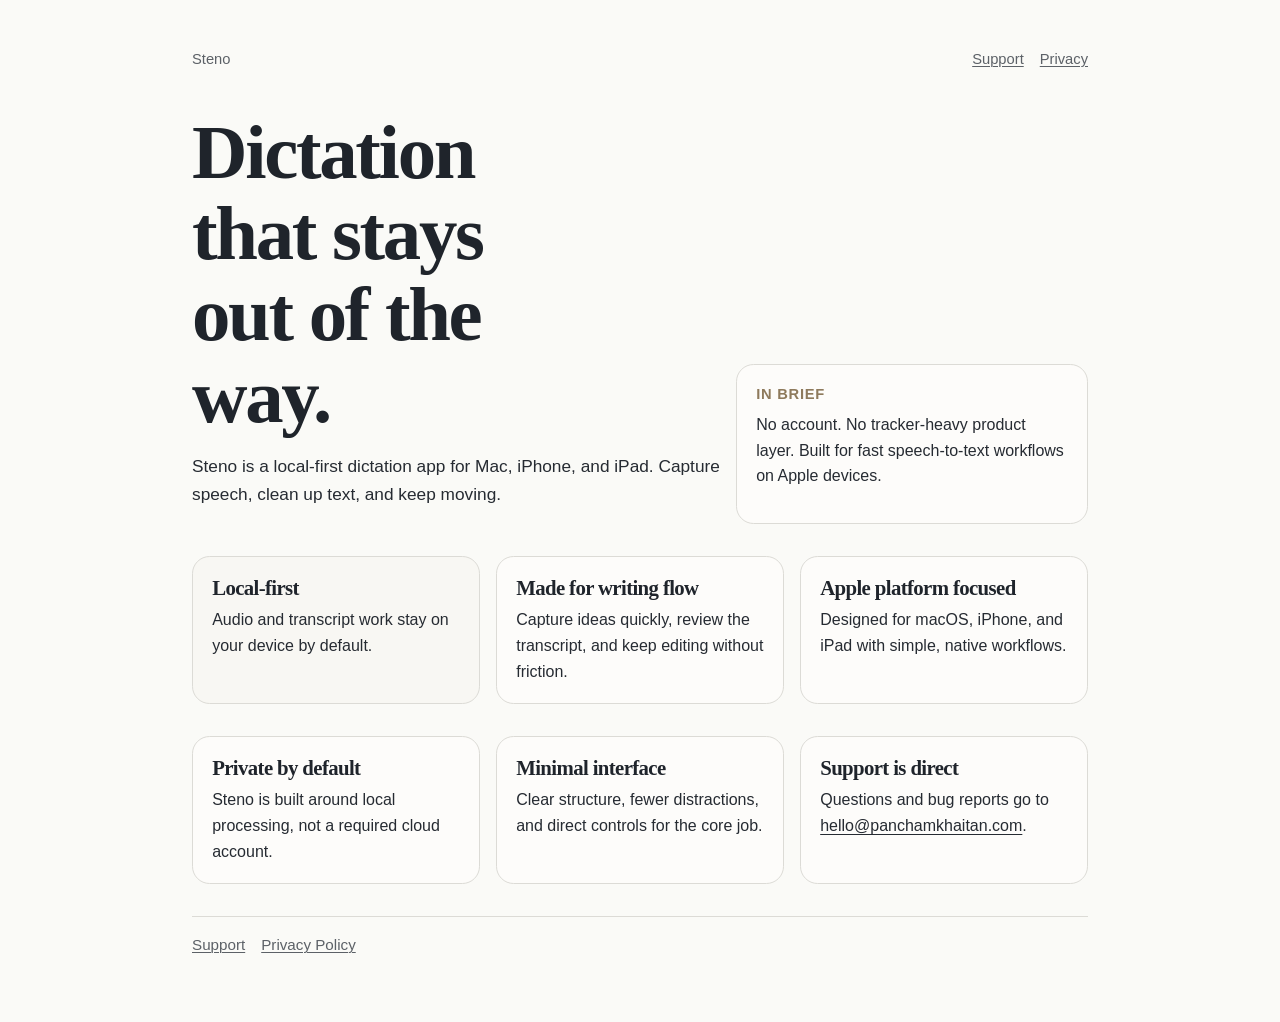
==== marketing/index.html @ 62eb3a9b "docs(site): add marketing page" ====
<!doctype html>
<html lang="en">
    <head>
        <meta charset="utf-8" />
        <meta name="viewport" content="width=device-width, initial-scale=1" />
        <title>Steno</title>
        <meta
            name="description"
            content="Steno is a local-first dictation app for macOS, iPhone, and iPad."
        />
        <style>
            :root {
                color-scheme: light;
                --bg: oklch(98.4% 0.004 95);
                --surface: oklch(99.2% 0.003 95);
                --surface-strong: oklch(97.6% 0.006 95);
                --ink: oklch(26% 0.015 255);
                --muted: oklch(49% 0.012 255);
                --line: oklch(89% 0.006 95);
                --accent: oklch(59% 0.05 78);
                --body:
                    "Avenir Next", "Segoe UI", "Helvetica Neue", Helvetica,
                    sans-serif;
                --display:
                    "Iowan Old Style", "Palatino Linotype", "Book Antiqua",
                    Georgia, serif;
                --max-width: 56rem;
            }

            * {
                box-sizing: border-box;
            }

            body {
                margin: 0;
                background: var(--bg);
                color: var(--ink);
                font-family: var(--body);
                line-height: 1.6;
            }

            a {
                color: inherit;
                text-decoration-thickness: 0.08em;
                text-underline-offset: 0.16em;
            }

            .page {
                width: min(calc(100% - 2rem), var(--max-width));
                margin: 0 auto;
                padding: 3rem 0 4rem;
            }

            .topline {
                display: flex;
                justify-content: space-between;
                gap: 1rem;
                margin-bottom: 2.5rem;
                color: var(--muted);
                font-size: 0.92rem;
            }

            .topline nav {
                display: flex;
                gap: 1rem;
                flex-wrap: wrap;
            }

            h1,
            h2 {
                margin: 0;
                font-family: var(--display);
                font-weight: 700;
                line-height: 1.06;
                letter-spacing: -0.03em;
            }

            h1 {
                max-width: 10ch;
                font-size: clamp(2.8rem, 8vw, 4.8rem);
                margin-bottom: 1rem;
            }

            h2 {
                font-size: 1.3rem;
                margin-bottom: 0.55rem;
            }

            p {
                margin: 0 0 1rem;
                max-width: 62ch;
                color: color-mix(in oklab, var(--ink) 88%, var(--muted));
                font-size: 1rem;
            }

            .hero {
                display: grid;
                grid-template-columns: minmax(0, 1.2fr) minmax(16rem, 0.8fr);
                gap: 1rem;
                align-items: end;
            }

            .lede {
                font-size: 1.08rem;
            }

            .callout {
                padding: 1.15rem 1.2rem;
                border: 1px solid var(--line);
                border-radius: 1.1rem;
                background: var(--surface);
            }

            .callout strong {
                display: block;
                margin-bottom: 0.35rem;
                font-size: 0.92rem;
                letter-spacing: 0.05em;
                text-transform: uppercase;
                color: var(--accent);
            }

            .card-grid {
                display: grid;
                grid-template-columns: repeat(3, minmax(0, 1fr));
                gap: 1rem;
                margin-top: 2rem;
            }

            .card {
                padding: 1.2rem;
                border: 1px solid var(--line);
                border-radius: 1.1rem;
                background: var(--surface);
            }

            .card.featured {
                background: var(--surface-strong);
            }

            .card p:last-child {
                margin-bottom: 0;
            }

            .footer-links {
                display: flex;
                gap: 1rem;
                flex-wrap: wrap;
                margin-top: 2rem;
                padding-top: 1rem;
                border-top: 1px solid var(--line);
                color: var(--muted);
                font-size: 0.95rem;
            }

            @media (max-width: 840px) {
                .hero,
                .card-grid {
                    grid-template-columns: 1fr;
                }
            }

            @media (max-width: 640px) {
                .page {
                    width: min(calc(100% - 1.25rem), var(--max-width));
                    padding: 2rem 0 3rem;
                }

                .topline {
                    flex-direction: column;
                    gap: 0.35rem;
                    margin-bottom: 2rem;
                }
            }
        </style>
    </head>
    <body>
        <div class="page">
            <div class="topline">
                <div>Steno</div>
                <nav aria-label="Site links">
                    <a href="../support/">Support</a>
                    <a href="../privacy/">Privacy</a>
                </nav>
            </div>

            <main>
                <section class="hero">
                    <div>
                        <h1>Dictation that stays out of the way.</h1>
                        <p class="lede">
                            Steno is a local-first dictation app for Mac,
                            iPhone, and iPad. Capture speech, clean up text,
                            and keep moving.
                        </p>
                    </div>

                    <aside class="callout" aria-label="Quick summary">
                        <strong>In brief</strong>
                        <p>
                            No account. No tracker-heavy product layer. Built
                            for fast speech-to-text workflows on Apple devices.
                        </p>
                    </aside>
                </section>

                <section class="card-grid" aria-label="Product overview">
                    <article class="card featured">
                        <h2>Local-first</h2>
                        <p>
                            Audio and transcript work stay on your device by
                            default.
                        </p>
                    </article>

                    <article class="card">
                        <h2>Made for writing flow</h2>
                        <p>
                            Capture ideas quickly, review the transcript, and
                            keep editing without friction.
                        </p>
                    </article>

                    <article class="card">
                        <h2>Apple platform focused</h2>
                        <p>
                            Designed for macOS, iPhone, and iPad with simple,
                            native workflows.
                        </p>
                    </article>
                </section>

                <section class="card-grid" aria-label="Why Steno">
                    <article class="card">
                        <h2>Private by default</h2>
                        <p>
                            Steno is built around local processing, not a
                            required cloud account.
                        </p>
                    </article>

                    <article class="card">
                        <h2>Minimal interface</h2>
                        <p>
                            Clear structure, fewer distractions, and direct
                            controls for the core job.
                        </p>
                    </article>

                    <article class="card">
                        <h2>Support is direct</h2>
                        <p>
                            Questions and bug reports go to
                            <a href="mailto:hello@panchamkhaitan.com"
                                >hello@panchamkhaitan.com</a
                            >.
                        </p>
                    </article>
                </section>

                <div class="footer-links">
                    <a href="../support/">Support</a>
                    <a href="../privacy/">Privacy Policy</a>
                </div>
            </main>
        </div>
    </body>
</html>
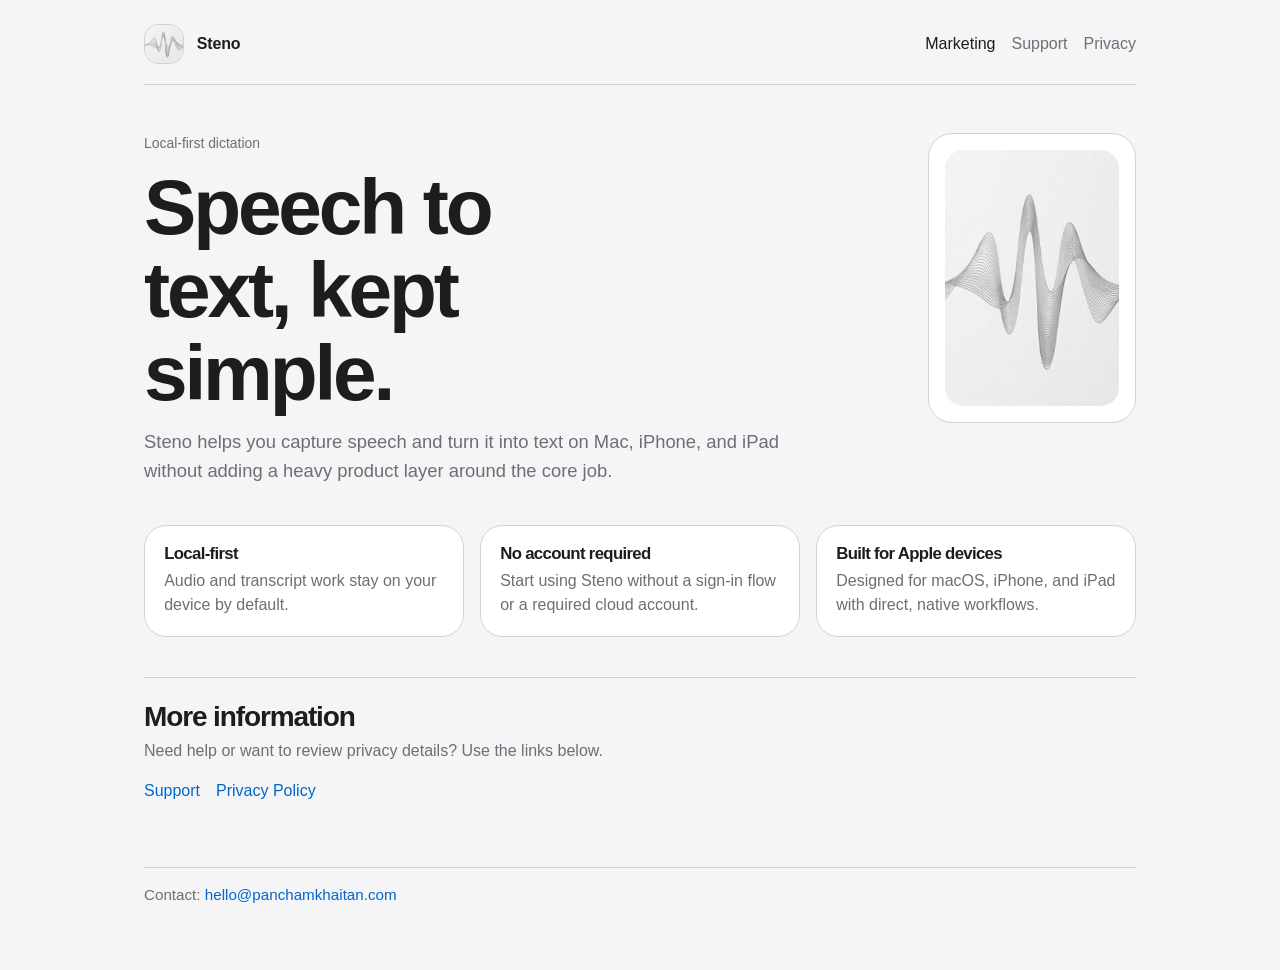
==== commit f10ccc21: "docs(site): simplify public pages" ====
--- a/marketing/index.html
+++ b/marketing/index.html
@@ -8,205 +8,54 @@
             name="description"
             content="Steno is a local-first dictation app for macOS, iPhone, and iPad."
         />
-        <style>
-            :root {
-                color-scheme: light;
-                --bg: oklch(98.4% 0.004 95);
-                --surface: oklch(99.2% 0.003 95);
-                --surface-strong: oklch(97.6% 0.006 95);
-                --ink: oklch(26% 0.015 255);
-                --muted: oklch(49% 0.012 255);
-                --line: oklch(89% 0.006 95);
-                --accent: oklch(59% 0.05 78);
-                --body:
-                    "Avenir Next", "Segoe UI", "Helvetica Neue", Helvetica,
-                    sans-serif;
-                --display:
-                    "Iowan Old Style", "Palatino Linotype", "Book Antiqua",
-                    Georgia, serif;
-                --max-width: 56rem;
-            }
-
-            * {
-                box-sizing: border-box;
-            }
-
-            body {
-                margin: 0;
-                background: var(--bg);
-                color: var(--ink);
-                font-family: var(--body);
-                line-height: 1.6;
-            }
-
-            a {
-                color: inherit;
-                text-decoration-thickness: 0.08em;
-                text-underline-offset: 0.16em;
-            }
-
-            .page {
-                width: min(calc(100% - 2rem), var(--max-width));
-                margin: 0 auto;
-                padding: 3rem 0 4rem;
-            }
-
-            .topline {
-                display: flex;
-                justify-content: space-between;
-                gap: 1rem;
-                margin-bottom: 2.5rem;
-                color: var(--muted);
-                font-size: 0.92rem;
-            }
-
-            .topline nav {
-                display: flex;
-                gap: 1rem;
-                flex-wrap: wrap;
-            }
-
-            h1,
-            h2 {
-                margin: 0;
-                font-family: var(--display);
-                font-weight: 700;
-                line-height: 1.06;
-                letter-spacing: -0.03em;
-            }
-
-            h1 {
-                max-width: 10ch;
-                font-size: clamp(2.8rem, 8vw, 4.8rem);
-                margin-bottom: 1rem;
-            }
-
-            h2 {
-                font-size: 1.3rem;
-                margin-bottom: 0.55rem;
-            }
-
-            p {
-                margin: 0 0 1rem;
-                max-width: 62ch;
-                color: color-mix(in oklab, var(--ink) 88%, var(--muted));
-                font-size: 1rem;
-            }
-
-            .hero {
-                display: grid;
-                grid-template-columns: minmax(0, 1.2fr) minmax(16rem, 0.8fr);
-                gap: 1rem;
-                align-items: end;
-            }
-
-            .lede {
-                font-size: 1.08rem;
-            }
-
-            .callout {
-                padding: 1.15rem 1.2rem;
-                border: 1px solid var(--line);
-                border-radius: 1.1rem;
-                background: var(--surface);
-            }
-
-            .callout strong {
-                display: block;
-                margin-bottom: 0.35rem;
-                font-size: 0.92rem;
-                letter-spacing: 0.05em;
-                text-transform: uppercase;
-                color: var(--accent);
-            }
-
-            .card-grid {
-                display: grid;
-                grid-template-columns: repeat(3, minmax(0, 1fr));
-                gap: 1rem;
-                margin-top: 2rem;
-            }
-
-            .card {
-                padding: 1.2rem;
-                border: 1px solid var(--line);
-                border-radius: 1.1rem;
-                background: var(--surface);
-            }
-
-            .card.featured {
-                background: var(--surface-strong);
-            }
-
-            .card p:last-child {
-                margin-bottom: 0;
-            }
-
-            .footer-links {
-                display: flex;
-                gap: 1rem;
-                flex-wrap: wrap;
-                margin-top: 2rem;
-                padding-top: 1rem;
-                border-top: 1px solid var(--line);
-                color: var(--muted);
-                font-size: 0.95rem;
-            }
-
-            @media (max-width: 840px) {
-                .hero,
-                .card-grid {
-                    grid-template-columns: 1fr;
-                }
-            }
-
-            @media (max-width: 640px) {
-                .page {
-                    width: min(calc(100% - 1.25rem), var(--max-width));
-                    padding: 2rem 0 3rem;
-                }
-
-                .topline {
-                    flex-direction: column;
-                    gap: 0.35rem;
-                    margin-bottom: 2rem;
-                }
-            }
-        </style>
+        <link rel="stylesheet" href="../styles.css" />
     </head>
     <body>
-        <div class="page">
-            <div class="topline">
-                <div>Steno</div>
-                <nav aria-label="Site links">
+        <div class="site site--wide">
+            <header class="masthead">
+                <a class="brand" href="../" aria-label="Steno home">
+                    <img
+                        class="brand-mark"
+                        src="../assets/steno-logo.jpg"
+                        alt="Steno waveform logo"
+                        width="40"
+                        height="40"
+                    />
+                    <span class="brand-name">Steno</span>
+                </a>
+
+                <nav class="nav" aria-label="Site">
+                    <a href="./" aria-current="page">Marketing</a>
                     <a href="../support/">Support</a>
                     <a href="../privacy/">Privacy</a>
                 </nav>
-            </div>
+            </header>
 
             <main>
-                <section class="hero">
+                <section class="hero hero--split">
                     <div>
-                        <h1>Dictation that stays out of the way.</h1>
+                        <p class="eyebrow">Local-first dictation</p>
+                        <h1>Speech to text, kept simple.</h1>
                         <p class="lede">
-                            Steno is a local-first dictation app for Mac,
-                            iPhone, and iPad. Capture speech, clean up text,
-                            and keep moving.
+                            Steno helps you capture speech and turn it into text
+                            on Mac, iPhone, and iPad without adding a heavy
+                            product layer around the core job.
                         </p>
                     </div>
 
-                    <aside class="callout" aria-label="Quick summary">
-                        <strong>In brief</strong>
-                        <p>
-                            No account. No tracker-heavy product layer. Built
-                            for fast speech-to-text workflows on Apple devices.
-                        </p>
-                    </aside>
+                    <div class="logo-panel">
+                        <img
+                            src="../assets/steno-logo.jpg"
+                            alt="Steno waveform logo"
+                            width="256"
+                            height="256"
+                        />
+                    </div>
                 </section>
 
-                <section class="card-grid" aria-label="Product overview">
-                    <article class="card featured">
-                        <h2>Local-first</h2>
+                <section class="cards" aria-label="Highlights">
+                    <article class="card">
+                        <h3>Local-first</h3>
                         <p>
                             Audio and transcript work stay on your device by
                             default.
@@ -214,55 +63,41 @@
                     </article>
 
                     <article class="card">
-                        <h2>Made for writing flow</h2>
+                        <h3>No account required</h3>
                         <p>
-                            Capture ideas quickly, review the transcript, and
-                            keep editing without friction.
+                            Start using Steno without a sign-in flow or a
+                            required cloud account.
                         </p>
                     </article>
 
                     <article class="card">
-                        <h2>Apple platform focused</h2>
+                        <h3>Built for Apple devices</h3>
                         <p>
-                            Designed for macOS, iPhone, and iPad with simple,
+                            Designed for macOS, iPhone, and iPad with direct,
                             native workflows.
                         </p>
                     </article>
                 </section>
 
-                <section class="card-grid" aria-label="Why Steno">
-                    <article class="card">
-                        <h2>Private by default</h2>
-                        <p>
-                            Steno is built around local processing, not a
-                            required cloud account.
-                        </p>
-                    </article>
+                <section class="section">
+                    <h2>More information</h2>
+                    <p>
+                        Need help or want to review privacy details? Use the
+                        links below.
+                    </p>
+                    <div class="page-links">
+                        <a href="../support/">Support</a>
+                        <a href="../privacy/">Privacy Policy</a>
+                    </div>
+                </section>
+            </main>
 
-                    <article class="card">
-                        <h2>Minimal interface</h2>
-                        <p>
-                            Clear structure, fewer distractions, and direct
-                            controls for the core job.
-                        </p>
-                    </article>
-
-                    <article class="card">
-                        <h2>Support is direct</h2>
-                        <p>
-                            Questions and bug reports go to
-                            <a href="mailto:hello@panchamkhaitan.com"
-                                >hello@panchamkhaitan.com</a
-                            >.
-                        </p>
-                    </article>
-                </section>
-
-                <div class="footer-links">
-                    <a href="../support/">Support</a>
-                    <a href="../privacy/">Privacy Policy</a>
-                </div>
-            </main>
+            <footer class="footer">
+                Contact:
+                <a href="mailto:hello@panchamkhaitan.com"
+                    >hello@panchamkhaitan.com</a
+                >
+            </footer>
         </div>
     </body>
 </html>
--- a/styles.css
+++ b/styles.css
@@ -0,0 +1,283 @@
+:root {
+    color-scheme: light;
+    --bg: #f5f5f7;
+    --panel: #ffffff;
+    --ink: #1d1d1f;
+    --muted: #6e6e73;
+    --line: #d2d2d7;
+    --link: #06c;
+    --max-width: 48rem;
+    --max-width-wide: 62rem;
+}
+
+* {
+    box-sizing: border-box;
+}
+
+html {
+    background: var(--bg);
+}
+
+body {
+    margin: 0;
+    background: var(--bg);
+    color: var(--ink);
+    font-family:
+        -apple-system, BlinkMacSystemFont, "SF Pro Text", "Helvetica Neue",
+        Helvetica, Arial, sans-serif;
+    -webkit-font-smoothing: antialiased;
+    line-height: 1.5;
+}
+
+img {
+    display: block;
+    max-width: 100%;
+}
+
+a {
+    color: var(--link);
+    text-decoration: none;
+}
+
+a:hover {
+    text-decoration: underline;
+}
+
+.site {
+    width: min(calc(100% - 2rem), var(--max-width));
+    margin: 0 auto;
+    padding: 1.5rem 0 4rem;
+}
+
+.site--wide {
+    width: min(calc(100% - 2rem), var(--max-width-wide));
+}
+
+.masthead {
+    display: flex;
+    justify-content: space-between;
+    align-items: center;
+    gap: 1rem;
+    margin-bottom: 3rem;
+    padding-bottom: 1.25rem;
+    border-bottom: 1px solid var(--line);
+}
+
+.brand {
+    display: inline-flex;
+    align-items: center;
+    gap: 0.8rem;
+    color: var(--ink);
+    text-decoration: none;
+}
+
+.brand:hover {
+    text-decoration: none;
+}
+
+.brand-mark {
+    width: 2.5rem;
+    height: 2.5rem;
+    border-radius: 0.85rem;
+    border: 1px solid var(--line);
+    background: var(--panel);
+    object-fit: cover;
+}
+
+.brand-name {
+    font-size: 1rem;
+    font-weight: 600;
+    letter-spacing: -0.01em;
+}
+
+.nav {
+    display: flex;
+    gap: 1rem;
+    flex-wrap: wrap;
+}
+
+.nav a {
+    color: var(--muted);
+}
+
+.nav a[aria-current="page"],
+.nav a:hover {
+    color: var(--ink);
+    text-decoration: none;
+}
+
+.eyebrow {
+    margin: 0 0 0.75rem;
+    color: var(--muted);
+    font-size: 0.87rem;
+}
+
+h1,
+h2,
+h3 {
+    margin: 0;
+    color: var(--ink);
+    font-weight: 600;
+    letter-spacing: -0.04em;
+    line-height: 1.06;
+}
+
+h1 {
+    margin-bottom: 0.8rem;
+    max-width: 11ch;
+    font-size: clamp(2.75rem, 8vw, 4.9rem);
+}
+
+h2 {
+    margin-bottom: 0.45rem;
+    font-size: clamp(1.4rem, 4vw, 1.75rem);
+}
+
+h3 {
+    margin-bottom: 0.35rem;
+    font-size: 1.05rem;
+}
+
+p,
+li {
+    color: var(--muted);
+    font-size: 1rem;
+}
+
+p {
+    margin: 0 0 1rem;
+    max-width: 38rem;
+}
+
+.lede {
+    margin: 0;
+    max-width: 40rem;
+    font-size: 1.15rem;
+    line-height: 1.55;
+}
+
+.hero {
+    display: grid;
+    gap: 1.25rem;
+    align-items: start;
+}
+
+.hero--split {
+    grid-template-columns: minmax(0, 1fr) 13rem;
+}
+
+.logo-panel {
+    display: grid;
+    place-items: center;
+    padding: 1rem;
+    border: 1px solid var(--line);
+    border-radius: 1.5rem;
+    background: var(--panel);
+}
+
+.logo-panel img {
+    width: 100%;
+    border-radius: 1.15rem;
+}
+
+.cards {
+    display: grid;
+    grid-template-columns: repeat(3, minmax(0, 1fr));
+    gap: 1rem;
+    margin-top: 2.5rem;
+}
+
+.cards--2 {
+    grid-template-columns: repeat(2, minmax(0, 1fr));
+}
+
+.card {
+    padding: 1.2rem;
+    border: 1px solid var(--line);
+    border-radius: 1.4rem;
+    background: var(--panel);
+}
+
+.card p:last-child {
+    margin-bottom: 0;
+}
+
+.section {
+    margin-top: 2.5rem;
+    padding-top: 1.5rem;
+    border-top: 1px solid var(--line);
+}
+
+.list {
+    margin: 0;
+    padding-left: 1.2rem;
+}
+
+.list li + li {
+    margin-top: 0.45rem;
+}
+
+.list-plain {
+    list-style: none;
+    margin: 0;
+    padding: 0;
+}
+
+.list-plain li {
+    padding: 0.85rem 0;
+    border-top: 1px solid var(--line);
+}
+
+.list-plain li:first-child {
+    padding-top: 0;
+    border-top: 0;
+}
+
+.list-plain strong {
+    display: block;
+    margin-bottom: 0.15rem;
+    color: var(--ink);
+    font-weight: 600;
+}
+
+.page-links {
+    display: flex;
+    gap: 1rem;
+    flex-wrap: wrap;
+    margin-top: 1rem;
+}
+
+.footer {
+    margin-top: 4rem;
+    padding-top: 1rem;
+    border-top: 1px solid var(--line);
+    color: var(--muted);
+    font-size: 0.95rem;
+}
+
+@media (max-width: 860px) {
+    .hero--split,
+    .cards,
+    .cards--2 {
+        grid-template-columns: 1fr;
+    }
+
+    .logo-panel {
+        max-width: 13rem;
+    }
+}
+
+@media (max-width: 640px) {
+    .site,
+    .site--wide {
+        width: min(calc(100% - 1.25rem), var(--max-width-wide));
+        padding: 1rem 0 3rem;
+    }
+
+    .masthead {
+        flex-direction: column;
+        align-items: flex-start;
+        gap: 0.75rem;
+        margin-bottom: 2.25rem;
+    }
+}
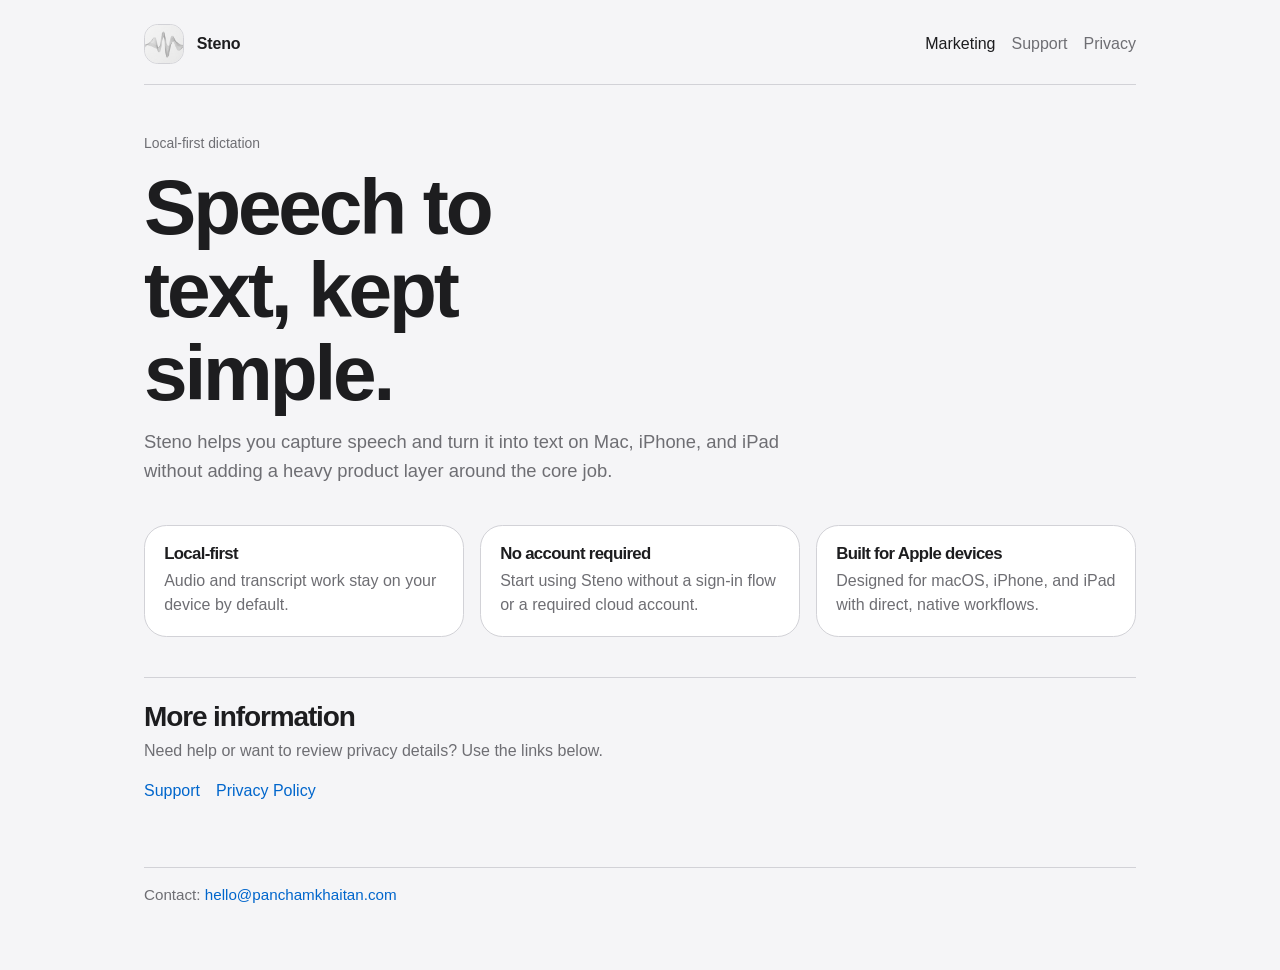
==== commit 9a7e9414: "docs(site): remove hero logo panels" ====
--- a/marketing/index.html
+++ b/marketing/index.html
@@ -32,7 +32,7 @@
             </header>
 
             <main>
-                <section class="hero hero--split">
+                <section class="hero">
                     <div>
                         <p class="eyebrow">Local-first dictation</p>
                         <h1>Speech to text, kept simple.</h1>
@@ -41,15 +41,6 @@
                             on Mac, iPhone, and iPad without adding a heavy
                             product layer around the core job.
                         </p>
-                    </div>
-
-                    <div class="logo-panel">
-                        <img
-                            src="../assets/steno-logo.jpg"
-                            alt="Steno waveform logo"
-                            width="256"
-                            height="256"
-                        />
                     </div>
                 </section>
 
--- a/styles.css
+++ b/styles.css
@@ -162,24 +162,6 @@
     align-items: start;
 }
 
-.hero--split {
-    grid-template-columns: minmax(0, 1fr) 13rem;
-}
-
-.logo-panel {
-    display: grid;
-    place-items: center;
-    padding: 1rem;
-    border: 1px solid var(--line);
-    border-radius: 1.5rem;
-    background: var(--panel);
-}
-
-.logo-panel img {
-    width: 100%;
-    border-radius: 1.15rem;
-}
-
 .cards {
     display: grid;
     grid-template-columns: repeat(3, minmax(0, 1fr));
@@ -256,14 +238,9 @@
 }
 
 @media (max-width: 860px) {
-    .hero--split,
     .cards,
     .cards--2 {
         grid-template-columns: 1fr;
-    }
-
-    .logo-panel {
-        max-width: 13rem;
     }
 }
 
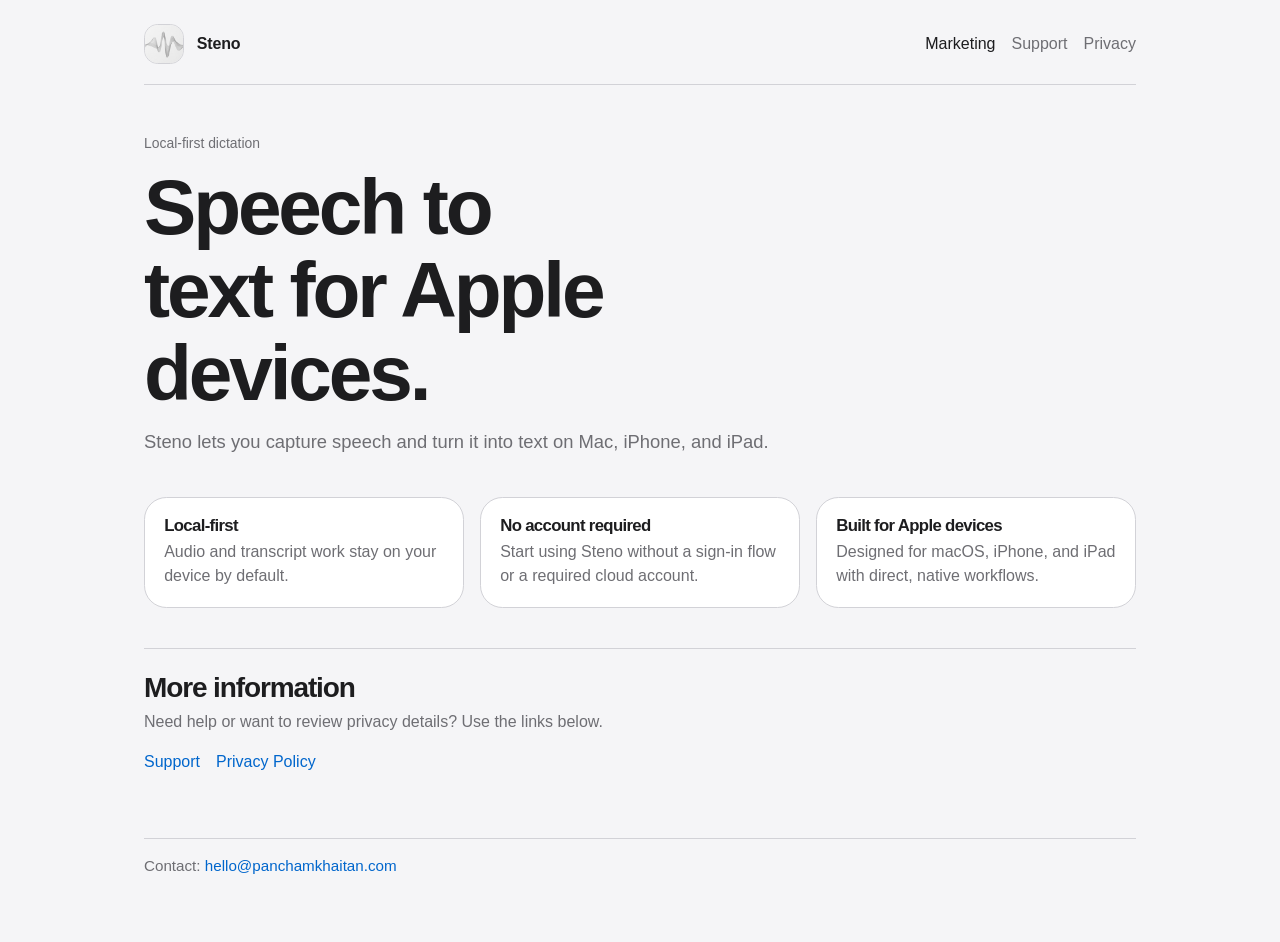
==== commit 6cea1306: "docs(site): tighten landing copy" ====
--- a/marketing/index.html
+++ b/marketing/index.html
@@ -35,11 +35,10 @@
                 <section class="hero">
                     <div>
                         <p class="eyebrow">Local-first dictation</p>
-                        <h1>Speech to text, kept simple.</h1>
+                        <h1>Speech to text for Apple devices.</h1>
                         <p class="lede">
-                            Steno helps you capture speech and turn it into text
-                            on Mac, iPhone, and iPad without adding a heavy
-                            product layer around the core job.
+                            Steno lets you capture speech and turn it into text
+                            on Mac, iPhone, and iPad.
                         </p>
                     </div>
                 </section>
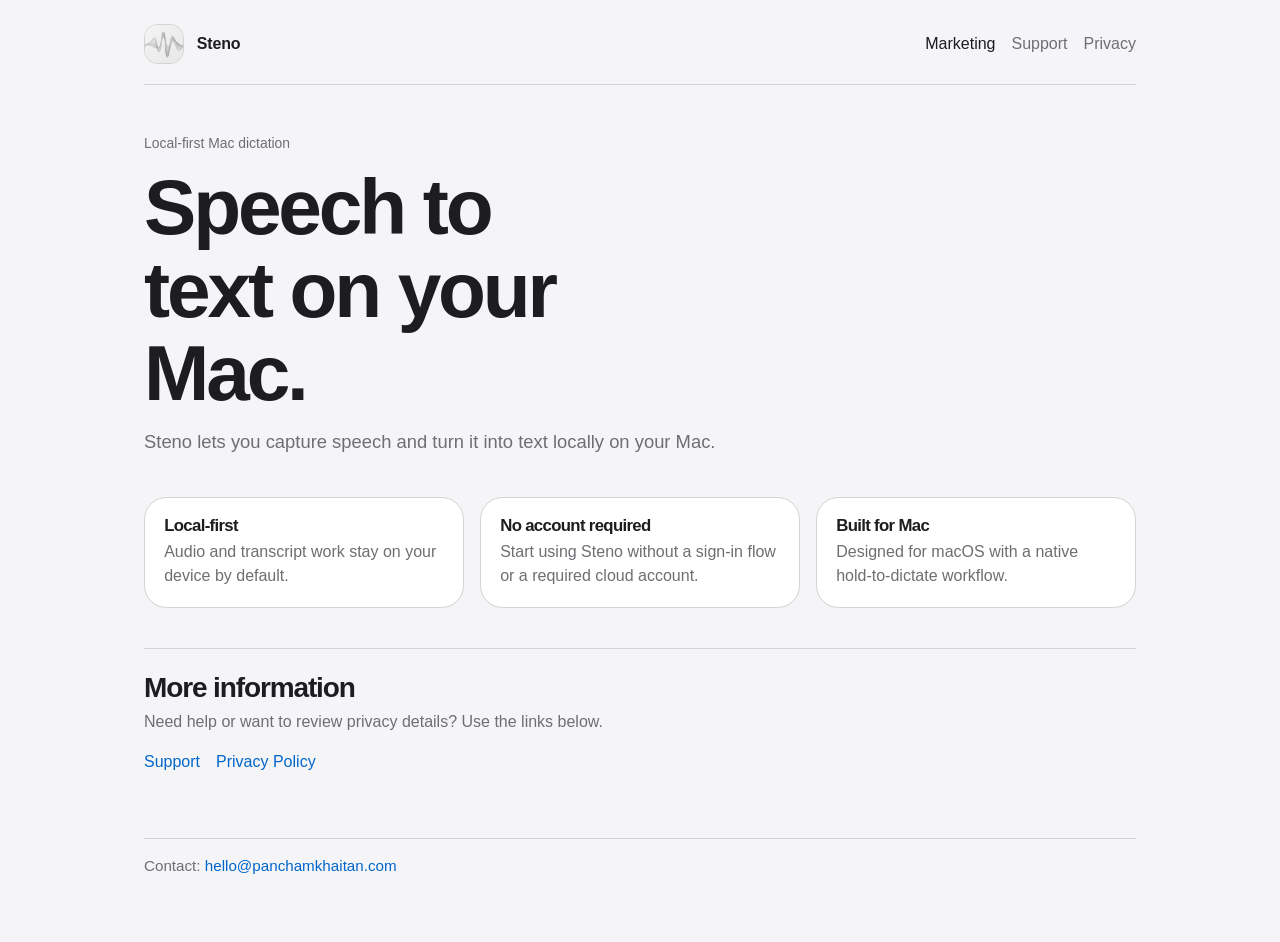
==== commit 700baef1: "docs(site): align public pages with Mac App Store flow" ====
--- a/marketing/index.html
+++ b/marketing/index.html
@@ -6,7 +6,7 @@
         <title>Steno</title>
         <meta
             name="description"
-            content="Steno is a local-first dictation app for macOS, iPhone, and iPad."
+            content="Steno is a local-first dictation app for macOS."
         />
         <link rel="stylesheet" href="../styles.css" />
     </head>
@@ -34,11 +34,11 @@
             <main>
                 <section class="hero">
                     <div>
-                        <p class="eyebrow">Local-first dictation</p>
-                        <h1>Speech to text for Apple devices.</h1>
+                        <p class="eyebrow">Local-first Mac dictation</p>
+                        <h1>Speech to text on your Mac.</h1>
                         <p class="lede">
                             Steno lets you capture speech and turn it into text
-                            on Mac, iPhone, and iPad.
+                            locally on your Mac.
                         </p>
                     </div>
                 </section>
@@ -61,10 +61,10 @@
                     </article>
 
                     <article class="card">
-                        <h3>Built for Apple devices</h3>
+                        <h3>Built for Mac</h3>
                         <p>
-                            Designed for macOS, iPhone, and iPad with direct,
-                            native workflows.
+                            Designed for macOS with a native hold-to-dictate
+                            workflow.
                         </p>
                     </article>
                 </section>
